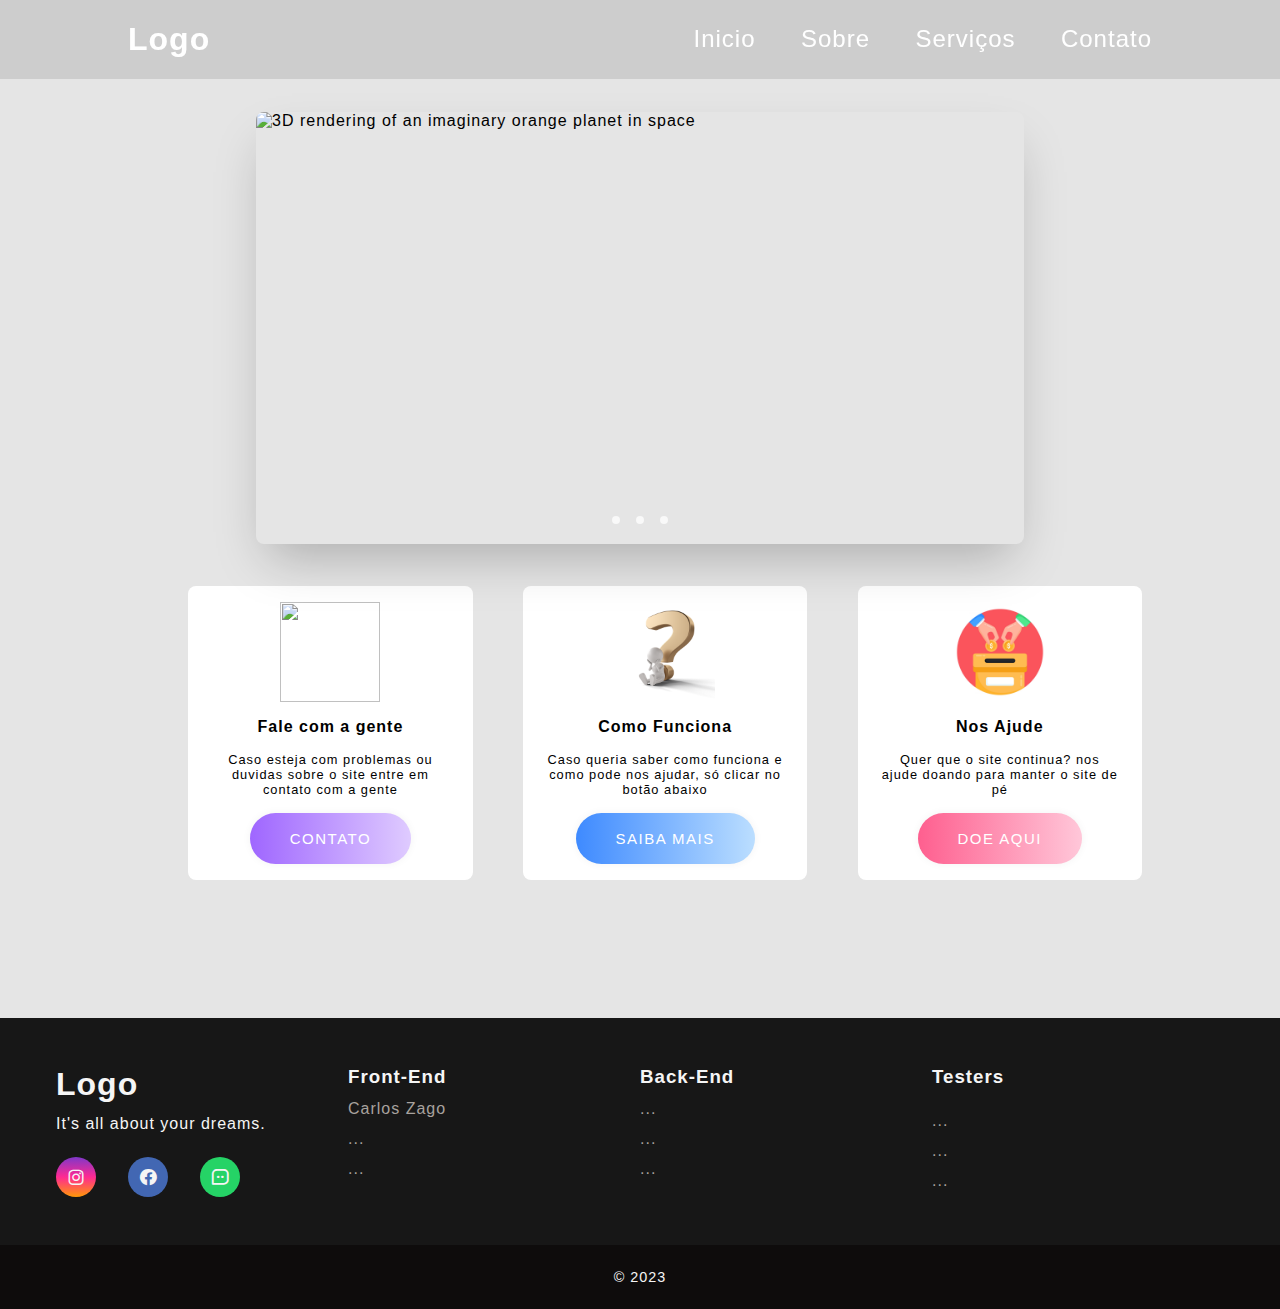
==== Index.html @ 18428f0d "ajuste index" ====
<!DOCTYPE html>
<html lang="en">
<head>
    <meta charset="UTF-8">
    <meta name="viewport" content="width=device-width, initial-scale=1.0">
    <title>Site</title>
    <link rel="stylesheet" href="Style.css">
    <link href='https://unpkg.com/boxicons@2.1.4/css/boxicons.min.css' rel='stylesheet'>
    <link href='https://unpkg.com/boxicons@2.1.4/css/boxicons.min.css' rel='stylesheet'>
</head>
<body>
    <header class="header">
        <a href="" class="logo">Logo</a>

        <input type="checkbox" id="check">
        <label for="check" class="icons">
            <i class='bx bx-menu' id="menu-icon"></i>
            <i class='bx bx-message-alt-x' id="close-icon"></i>
        </label>

        <nav class="navbar">
            <a href="">Inicio</a>
            <a href="">Sobre</a>
            <a href="">Serviços</a>
            <a href="">Contato</a>
        </nav>
    </header>

    <section class="container">
        <div class="slider-wrapper">
            <div class="slider">
                <img id="slide-1" src="https://images.unsplash.com/photo-1656464868371-602be27fd4c2?ixlib=rb-1.2.1&ixid=MnwxMjA3fDB8MHxwaG90by1wYWdlfHx8fGVufDB8fHx8&auto=format&fit=crop&w=1200&q=80" alt="3D rendering of an imaginary orange planet in space" />
                <img id="slide-2" src="https://images.unsplash.com/photo-1657586640569-4a3d4577328c?ixlib=rb-1.2.1&ixid=MnwxMjA3fDB8MHxwaG90by1wYWdlfHx8fGVufDB8fHx8&auto=format&fit=crop&w=1200&q=80" alt="3D rendering of an imaginary green planet in space" />
                <img id="slide-3" src="https://images.unsplash.com/photo-1656077217715-bdaeb06bd01f?ixlib=rb-1.2.1&ixid=MnwxMjA3fDB8MHxwaG90by1wYWdlfHx8fGVufDB8fHx8&auto=format&fit=crop&w=1200&q=80" alt="3D rendering of an imaginary blue planet in space" />
            </div>
            <div class="slider-nav">
                <a href="#slide-1"></a>
                <a href="#slide-2"></a>
                <a href="#slide-3"></a>
            </div>
        </div>
    </section>

    <main class="cards">
        <section class="card contact">
            <div class="icon">
                <img src="Imagens/contato.png">
            </div>
            <h3>Fale com a gente</h3>
            <span>Caso esteja com problemas ou duvidas sobre o site entre em contato com a gente</span>
            <button>Contato</button>
        </section>
        <section class="card shop">
            <div class="icon">
                <img src="Imagens/comofunciona.png" alt="">
            </div>
            <h3>Como Funciona</h3>
            <span>Caso queria saber como funciona e como pode nos ajudar, só clicar no botão abaixo</span>
            <button>Saiba Mais</button>
        </section>
        <section class="card about">
            <div class="icon">
                <img src="Imagens/doaçao.png" alt="">
            </div>
            <h3>Nos Ajude</h3>
            <span>Quer que o site continua? nos ajude doando para manter o site de pé</span>
            <button>Doe aqui</button>
        </section>
    </main>
    <main>
        
    </main>
    <footer>
        <div id="footer_content">
            <div id="footer_contacts">
                <h1>Logo</h1>
                <p>It's all about your dreams.</p>

                <div id="footer_social_media">
                    <a href="#" class="footer-link" id="instagram">
                        <i class='bx bxl-instagram'></i>
                    </a>

                    <a href="#" class="footer-link" id="facebook">
                        <i class='bx bxl-facebook-circle' ></i>
                    </a>

                    <a href="#" class="footer-link" id="whatsapp">
                        <i class='bx bx-message-square-dots'></i>
                    </a>
                </div>
            </div>
            
            <ul class="footer-list">
                <li>
                    <h3>Front-End</h3>
                </li>
                <li>
                    <a href="https://instagram.com/carlos_daniel_zago?igshid=ZWk0MThjZzQzeXRq" class="footer-link">Carlos Zago</a>
                </li>
                <li>
                    <a href="#" class="footer-link">...</a>
                </li>
                <li>
                    <a href="#" class="footer-link">...</a>
                </li>
            </ul>

            <ul class="footer-list">
                <li>
                    <h3>Back-End</h3>
                </li>
                <li>
                    <a href="#" class="footer-link">...</a>
                </li>
                <li>
                    <a href="#" class="footer-link">...</a>
                </li>
                <li>
                    <a href="#" class="footer-link">...</a>
                </li>
            </ul>

            <div id="footer_subscribe">
                <h3>Testers</h3>
                <ul class="footer-list">
                    <li>
                        <a href="#" class="footer-link">...</a>
                    </li>
                    <li>
                        <a href="#" class="footer-link">...</a>
                    </li>
                    <li>
                        <a href="#" class="footer-link">...</a>
                    </li>
                </ul>
                

                
            </div>
        </div>

        <div id="footer_copyright">
            &#169
            2023
        </div>
    </footer>
</body>
</html>
---- Style.css ----
@import url("https://fonts.googleapis.com/css2?family=poppins:wght@300;400;500;600;700;800;900&display=swap");

* {
    margin: 0;
    padding: 0;
    font-family: "Poppins", sans-serif;
    box-sizing: border-box;
}

body {
    min-height: 100vh;
    background: rgba(0, 0, 0, .1);
    background-size: cover;
    background-position: center;
}

.header {
    position: fixed;
    top: 0;
    left: 0;
    width: 100%;
    padding: 1.3rem 10%;
    background: rgba( 0, 0, 0, .1);
    backdrop-filter: blur(50px);
    display: flex;
    justify-content: space-between;
    align-items: center;
    z-index: 100;
}

.header::before {
    content: absolute;
    width: 100%;
    top: 0;
    left: 0;
    height: 100%;
    background: rgba( 0, 0, 0, .1);
    backdrop-filter: blur(100px);
    z-index: -1;
}

.logo {
    font-size: 2rem;
    color: #fff;
    text-decoration: none;
    font-weight: 700;
}

.navbar a {
    font-size: 1.5rem;
    color: #fff;
    text-decoration: none;
    font-weight: 500;
    margin-left: 2.5rem;
}

#check{
    display: none;
}

.icons {
    right: 5%;
    right: 5%;
    position: absolute;
    font-size: 2.8rem;
    color: #fff;
    cursor: pointer;
    display: none;
}

/*BREAKPOINTS*/
@media (max-width: 992px) {
    .header {
        padding: 1.3rem 5%;
    }
}

@media (max-width: 768px) {
    .icons{
        display: inline-flex;
    }

    #check:checked~.icons #menu-icon{
        display: none;
    }

    .icons #close-icon{
        display: none;
    }

    #check:checked~.icons #close-icon{
        display: block;
    }

    .navbar {
        position: absolute;
        top: 100%;
        left: 0;
        width: 100%;
        height: 0;
        background: rgba(0, 0, 0, .1);
        backdrop-filter: blur(50px);
        box-shadow: 0 .5rem 1rem rgba( 0, 0, 0, .1);
        overflow: hidden;
        transition: .3s ease;
    }


    #check:checked~.navbar{
        height: 17.7rem;
    }

    .navbar a {
        display: block;
        font-size: 1.1rem;
        margin: 1.5rem 0;
        text-align: center;
        transform: translateY(-50);
        transition: .3s ease;
    }

    #check:checked~.navbar a {
        transform: translateY(0);
    }

}

.container {
    margin-top: 5rem;
	padding: 2rem;
    width: 100%;
    height: 100%;
}

.slider-wrapper {
	position: relative;
	max-width: 48rem;
	margin: 0 auto;
}

.slider {
	display: flex;
	aspect-ratio: 16 / 9;
	overflow-x: auto;
	scroll-snap-type: x mandatory;
	scroll-behavior: smooth;
	box-shadow: 0 1.5rem 3rem -0.75rem hsla(0, 0%, 0%, 0.25);
	border-radius: 0.5rem;
	-ms-overflow-style: none; /* Hide scrollbar IE and Edge */
	scrollbar-width: none; /* Hide scrollbar Firefox */
}

/* Hide scrollbar for Chrome, Safari and Opera */
.slider::-webkit-scrollbar {
	display: none;
}

.slider img {
	flex: 1 0 100%;
	scroll-snap-align: start;
	object-fit: cover;
}

.slider-nav {
	display: flex;
	column-gap: 1rem;
	position: absolute;
	bottom: 1.25rem;
	left: 50%;
	transform: translateX(-50%);
	z-index: 1;
}

.slider-nav a {
	width: 0.5rem;
	height: 0.5rem;
	border-radius: 50%;
	background-color: #fff;
	opacity: 0.75;
	transition: opacity ease 250ms;
}

.slider-nav a:hover {
	opacity: 1;
}

main.cards {
    margin-left: 10%;
    margin-right: 10%;
    margin-bottom: 10%;
    display: flex;
    padding: 10px;
}

main.cards section.card {
    display: flex;
    flex-direction: column;
    align-items: center;
    text-align: center;
    background: white;
    padding: 1rem 1.5rem;
    border-radius: 8px;
    max-height: 468px;
    margin-left: 5%;
}

/*main.cards section.card:first-child {
    
}*/

main.cards section.card .icon {
    width: 100px;
    height: 100px;
}

main.cards section.card img {
    width: 100%;
    height: 100%;
}

main.cards section.card h3 {
    font-size: 100%;
    margin: 16px 0;
}

main.cards section.card span {
    font-weight: 300;
    max-width: 240px;
    font-size: 80%;
    margin-bottom: 16px;
}

main.cards section.card button {
    padding: 0.5rem 1rem;
    text-transform: uppercase;
    border-radius: 32px;
    border: 0;
    cursor: pointer;
    font-size: 80%;
    font-weight: 500;
    color: #fff;
    margin-bottom: 16px 0;
}

main.cards section.card.contact button {
    background: linear-gradient(to right, #9F66FF, #DFCBFF);
}
main.cards section.card.shop button {
    background: linear-gradient(to right, #3E8AFF, #BBDEFF);
}
main.cards section.card.about button {
    background: linear-gradient(to right, #FE5F8F, #FFC7D9);
}

@media screen and (max-width: 720px) {
    main.cards {
        flex-direction: column;
    }

    main.cards section.card {
        margin-left: 10%;
        margin-right: 10%;
        margin-bottom: 32px;
    }

    main.cards section.card:last-child {
        margin-bottom: 0;
    }

    main.cards section.card button {
        font-size: 70%;
    }

}

main.cards section.card.about button {
 
    padding: 17px 40px;
    border-radius: 50px;
    border: 0;
    background-color: white;
    box-shadow: rgb(0 0 0 / 5%) 0 0 8px;
    letter-spacing: 1.5px;
    text-transform: uppercase;
    font-size: 15px;
    transition: all .5s ease;
   }
   
   main.cards section.card.about button:hover {
    letter-spacing: 3px;
    background-color: hsl(261deg 80% 48%);
    color: hsl(0, 0%, 100%);
    box-shadow: rgb(93 24 220) 0px 7px 29px 0px;
   }
   
   main.cards section.card.about button:active {
    letter-spacing: 3px;
    background-color: hsl(261deg 80% 48%);
    color: hsl(0, 0%, 100%);
    box-shadow: rgb(93 24 220) 0px 0px 0px 0px;
    transform: translateY(10px);
    transition: 100ms;
   }

   main.cards section.card.shop button{
    padding: 17px 40px;
    border-radius: 50px;
    border: 0;
    background-color: white;
    box-shadow: rgb(0 0 0 / 5%) 0 0 8px;
    letter-spacing: 1.5px;
    text-transform: uppercase;
    font-size: 15px;
    transition: all .5s ease;
   }

   main.cards section.card.shop button:hover{
    letter-spacing: 3px;
    background-color: hsl(261deg 80% 48%);
    color: hsl(0, 0%, 100%);
    box-shadow: rgb(93 24 220) 0px 7px 29px 0px;
   }

   main.cards section.card.shop button:active {
    letter-spacing: 3px;
    background-color: hsl(261deg 80% 48%);
    color: hsl(0, 0%, 100%);
    box-shadow: rgb(93 24 220) 0px 0px 0px 0px;
    transform: translateY(10px);
    transition: 100ms;
   }

   main.cards section.card.contact button{
    padding: 17px 40px;
    border-radius: 50px;
    border: 0;
    background-color: white;
    box-shadow: rgb(0 0 0 / 5%) 0 0 8px;
    letter-spacing: 1.5px;
    text-transform: uppercase;
    font-size: 15px;
    transition: all .5s ease;
   }

   main.cards section.card.contact button:hover{
    letter-spacing: 3px;
    background-color: hsl(261deg 80% 48%);
    color: hsl(0, 0%, 100%);
    box-shadow: rgb(93 24 220) 0px 7px 29px 0px;
   }

   main.cards section.card.contact button:active {
    letter-spacing: 3px;
    background-color: hsl(261deg 80% 48%);
    color: hsl(0, 0%, 100%);
    box-shadow: rgb(93 24 220) 0px 0px 0px 0px;
    transform: translateY(10px);
    transition: 100ms;
   }

   @import url('https://fonts.googleapis.com/css2?family=Inter:wght@100;200;300;400;500;600&display=swap');

:root {
    --color-neutral-0: #0e0c0c;
    --color-neutral-10: #171717;
    --color-neutral-30: #a8a29e;
    --color-neutral-40: #f5f5f5;

}

* {
    font-family: 'Inter', sans-serif;
    margin: 0;
    padding: 0;
    box-sizing: border-box;
    letter-spacing: 1px;
}


footer {
    width: 100%;
    color: var(--color-neutral-40);
}

.footer-link {
    text-decoration: none;
}

#footer_content {
    background-color: var(--color-neutral-10);
    display: grid;
    grid-template-columns: repeat(4, 1fr);
    padding: 3rem 3.5rem;
}

#footer_contacts h1 {
    margin-bottom: 0.75rem;
}

#footer_social_media {
    display: flex;
    gap: 2rem;
    margin-top: 1.5rem;
} 

#footer_social_media .footer-link {
    display: flex;
    align-items: center;
    justify-content: center;
    height: 2.5rem;
    width: 2.5rem;
    color: var(--color-neutral-40);
    border-radius: 50%;
    transition: all 0.4s;
}

#footer_social_media .footer-link i {
    font-size: 1.25rem;    
}

#footer_social_media .footer-link:hover {
    opacity: 0.8;
}

#instagram {
    background: linear-gradient(#7f37c9, #ff2992, #ff9807);
}

#facebook {
    background-color: #4267b3;
}

#whatsapp {
    background-color: #25d366;
}

.footer-list {
    display: flex;
    flex-direction: column;
    gap: 0.75rem;
    list-style: none;
}

.footer-list .footer-link {
    color: var(--color-neutral-30);
    transition: all 0.4s;
}

.footer-list .footer-link:hover {
    color: #7f37c9;
}

#footer_subscribe {
    display: flex;
    flex-direction: column;
    gap: 1.5rem;
}

#footer_subscribe p {
    color: var(--color-neutral-30);
}

#input_group {
    display: flex;
    align-items: center;
    background-color: var(--color-neutral-0);
    border-radius: 4px;
}

#input_group input {
    all: unset;
    padding: 0.75rem;
    width: 100%;
}

#input_group button {
    background-color: #7f37c9;
    border: none;
    color: var(--color-neutral-40);
    padding: 0px 1.25rem;
    font-size: 1.125rem;
    height: 100%;
    border-radius: 0px 4px 4px 0px;
    cursor: pointer;
    transition: all 0.4s;
}

#input_group button:hover {
    opacity: 0.8;
}

#footer_copyright {
    display: flex;
    justify-content: center;
    background-color: var(--color-neutral-0);
    font-size: 0.9rem;
    padding: 1.5rem;
    font-weight: 100;
}

@media screen and (max-width: 768px) {
    #footer_content {
        grid-template-columns: repeat(2, 1fr);
        gap: 2rem;
    }
}

@media screen and (max-width: 426px) {
    #footer_content {
        grid-template-columns: repeat(1, 1fr);
        padding: 3rem 2rem;
    }
}
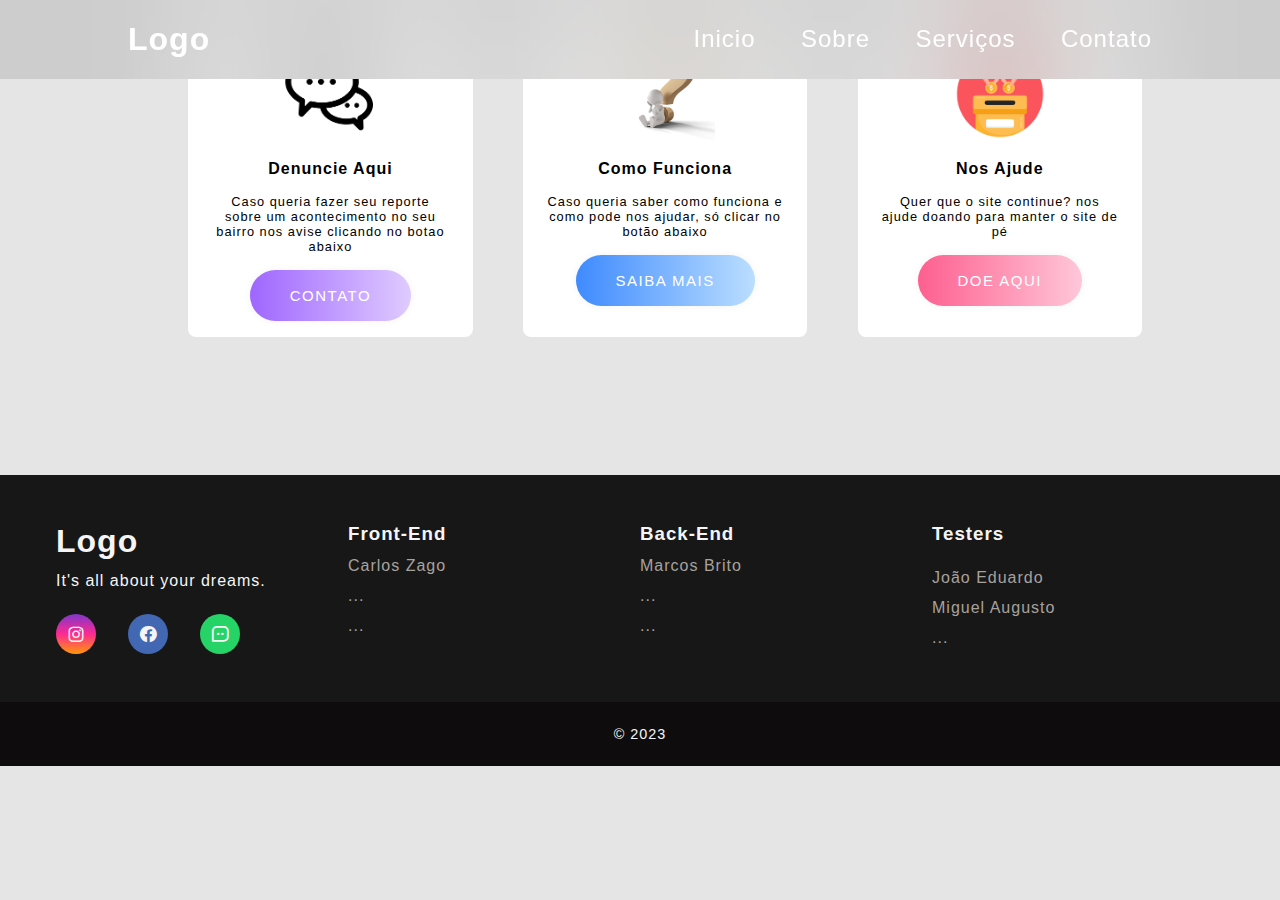
==== commit b83b3e16: "Index.html" ====
--- a/Index.html
+++ b/Index.html
@@ -7,8 +7,13 @@
     <link rel="stylesheet" href="Style.css">
     <link href='https://unpkg.com/boxicons@2.1.4/css/boxicons.min.css' rel='stylesheet'>
     <link href='https://unpkg.com/boxicons@2.1.4/css/boxicons.min.css' rel='stylesheet'>
+    <link rel="shortcut icon" type="imagex/png" href="backgrounds/tocantins alerta.png">
 </head>
 <body>
+    <div class="imagem-fundo">
+        
+    </div>
+    <img alt="" id="Imagem-de-fundo">
     <header class="header">
         <a href="" class="logo">Logo</a>
 
@@ -26,10 +31,10 @@
         </nav>
     </header>
 
-    <section class="container">
+    <!--<section class="container">
         <div class="slider-wrapper">
             <div class="slider">
-                <img id="slide-1" src="https://images.unsplash.com/photo-1656464868371-602be27fd4c2?ixlib=rb-1.2.1&ixid=MnwxMjA3fDB8MHxwaG90by1wYWdlfHx8fGVufDB8fHx8&auto=format&fit=crop&w=1200&q=80" alt="3D rendering of an imaginary orange planet in space" />
+                <img id="slide-1" src="backgrounds/meio-ambiente-greenpeace-d.webp" alt="3D rendering of an imaginary orange planet in space" />
                 <img id="slide-2" src="https://images.unsplash.com/photo-1657586640569-4a3d4577328c?ixlib=rb-1.2.1&ixid=MnwxMjA3fDB8MHxwaG90by1wYWdlfHx8fGVufDB8fHx8&auto=format&fit=crop&w=1200&q=80" alt="3D rendering of an imaginary green planet in space" />
                 <img id="slide-3" src="https://images.unsplash.com/photo-1656077217715-bdaeb06bd01f?ixlib=rb-1.2.1&ixid=MnwxMjA3fDB8MHxwaG90by1wYWdlfHx8fGVufDB8fHx8&auto=format&fit=crop&w=1200&q=80" alt="3D rendering of an imaginary blue planet in space" />
             </div>
@@ -39,15 +44,15 @@
                 <a href="#slide-3"></a>
             </div>
         </div>
-    </section>
+    </section>-->
 
     <main class="cards">
         <section class="card contact">
             <div class="icon">
-                <img src="Imagens/contato.png">
+                <img src="Imagens/unnamed.png">
             </div>
-            <h3>Fale com a gente</h3>
-            <span>Caso esteja com problemas ou duvidas sobre o site entre em contato com a gente</span>
+            <h3>Denuncie Aqui</h3>
+            <span>Caso queria fazer seu reporte sobre um acontecimento no seu bairro nos avise clicando no botao abaixo</span>
             <button>Contato</button>
         </section>
         <section class="card shop">
@@ -63,7 +68,7 @@
                 <img src="Imagens/doaçao.png" alt="">
             </div>
             <h3>Nos Ajude</h3>
-            <span>Quer que o site continua? nos ajude doando para manter o site de pé</span>
+            <span>Quer que o site continue? nos ajude doando para manter o site de pé</span>
             <button>Doe aqui</button>
         </section>
     </main>
@@ -77,7 +82,7 @@
                 <p>It's all about your dreams.</p>
 
                 <div id="footer_social_media">
-                    <a href="#" class="footer-link" id="instagram">
+                    <a href="https://instagram.com/supergeekspalmas?igshid=OGQ5ZDc2ODk2ZA==" class="footer-link" id="instagram">
                         <i class='bx bxl-instagram'></i>
                     </a>
 
@@ -85,7 +90,7 @@
                         <i class='bx bxl-facebook-circle' ></i>
                     </a>
 
-                    <a href="#" class="footer-link" id="whatsapp">
+                    <a href="http://api.whatsapp.com/send?1=pt_BR&phone=556321041290" class="footer-link" id="whatsapp">
                         <i class='bx bx-message-square-dots'></i>
                     </a>
                 </div>
@@ -111,7 +116,7 @@
                     <h3>Back-End</h3>
                 </li>
                 <li>
-                    <a href="#" class="footer-link">...</a>
+                    <a href="https://instagram.com/marcos_brito_feitosa?igshid=bzZkejQ4MHdsYTZ5" class="footer-link">Marcos Brito</a>
                 </li>
                 <li>
                     <a href="#" class="footer-link">...</a>
@@ -125,10 +130,10 @@
                 <h3>Testers</h3>
                 <ul class="footer-list">
                     <li>
-                        <a href="#" class="footer-link">...</a>
+                        <a href="#" class="footer-link">João Eduardo</a>
                     </li>
                     <li>
-                        <a href="#" class="footer-link">...</a>
+                        <a href="https://instagram.com/migs.augusto22?igshid=MXhhMWg3bWdjMTQzbw==" class="footer-link">Miguel Augusto</a>
                     </li>
                     <li>
                         <a href="#" class="footer-link">...</a>
@@ -146,4 +151,4 @@
         </div>
     </footer>
 </body>
-</html>+</html>
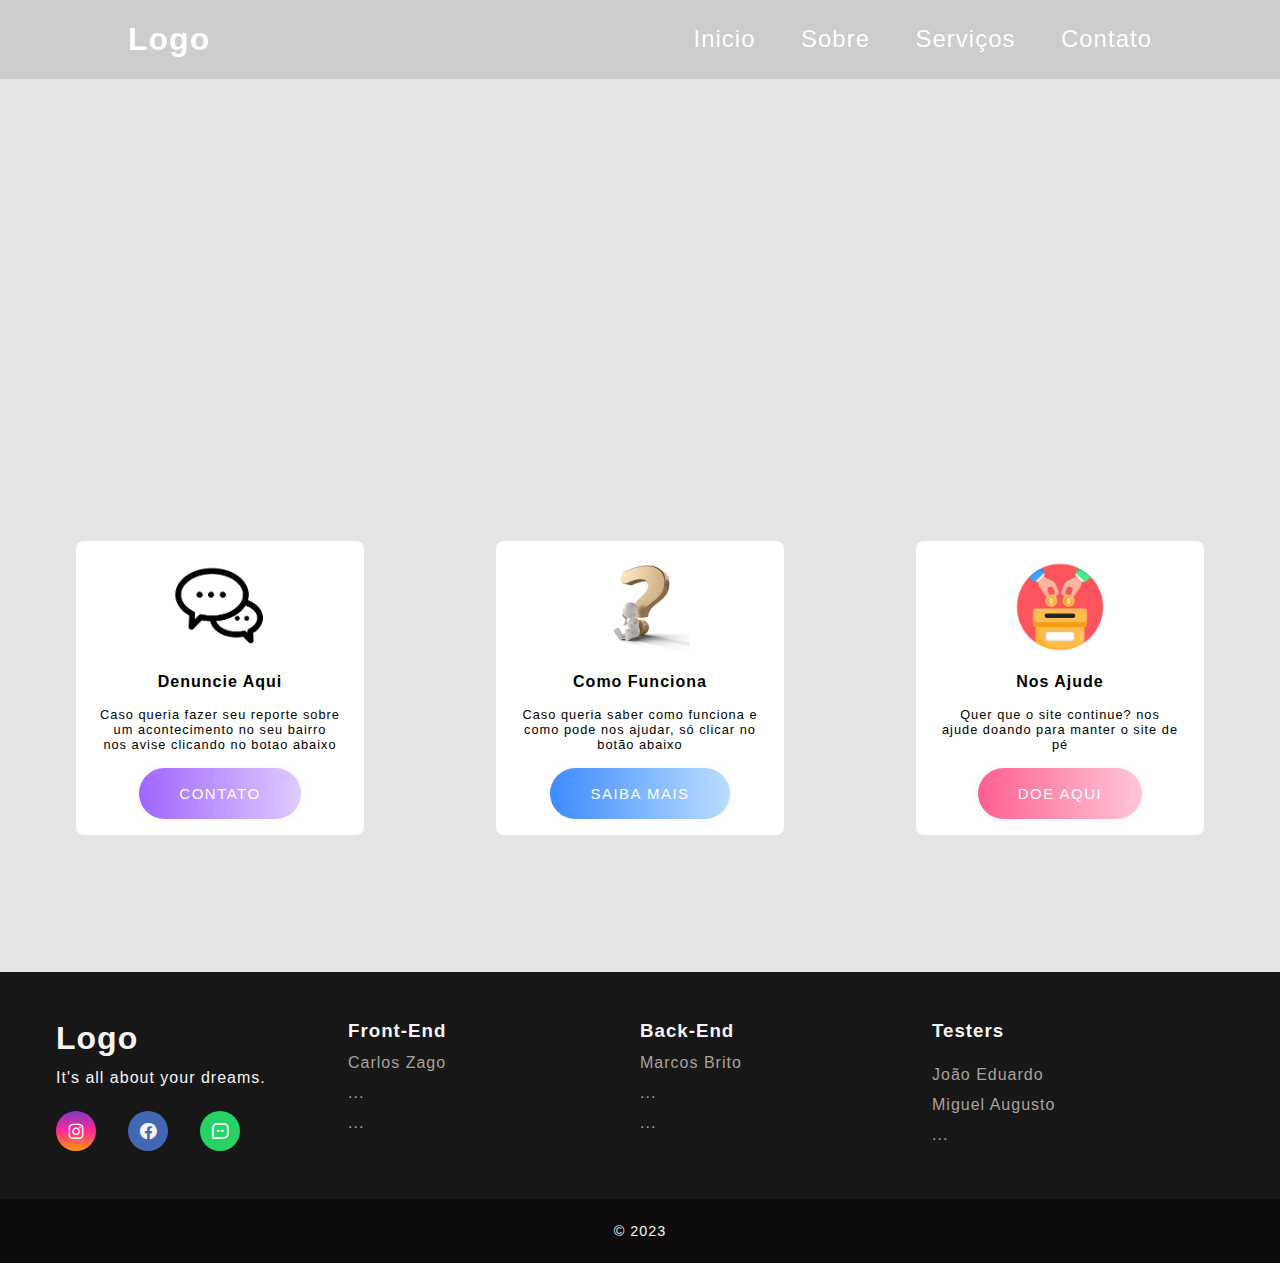
==== commit 612d34e2: "Index.html" ====
--- a/Index.html
+++ b/Index.html
@@ -24,8 +24,8 @@
         </label>
 
         <nav class="navbar">
-            <a href="">Inicio</a>
-            <a href="">Sobre</a>
+            <a href="Index.html">Inicio</a>
+            <a href="Sobre.html">Sobre</a>
             <a href="">Serviços</a>
             <a href="">Contato</a>
         </nav>
--- a/Style.css
+++ b/Style.css
@@ -126,7 +126,7 @@
 }
 
 .container {
-    margin-top: 5rem;
+    margin-top: 0;
 	padding: 2rem;
     width: 100%;
     height: 100%;
@@ -134,7 +134,8 @@
 
 .slider-wrapper {
 	position: relative;
-	max-width: 48rem;
+	max-width: 100vh;
+    max-height: 50vh;
 	margin: 0 auto;
 }
 
@@ -185,9 +186,7 @@
 }
 
 main.cards {
-    margin-left: 10%;
-    margin-right: 10%;
-    margin-bottom: 10%;
+    margin-bottom: 5%;
     display: flex;
     padding: 10px;
 }
@@ -195,13 +194,13 @@
 main.cards section.card {
     display: flex;
     flex-direction: column;
+    background: white;
     align-items: center;
     text-align: center;
-    background: white;
     padding: 1rem 1.5rem;
     border-radius: 8px;
     max-height: 468px;
-    margin-left: 5%;
+    margin:  5% auto;
 }
 
 /*main.cards section.card:first-child {
@@ -288,9 +287,9 @@
    
    main.cards section.card.about button:hover {
     letter-spacing: 3px;
-    background-color: hsl(261deg 80% 48%);
+    background-color: hsl(305, 80%, 48%);
     color: hsl(0, 0%, 100%);
-    box-shadow: rgb(93 24 220) 0px 7px 29px 0px;
+    box-shadow: rgb(220, 24, 220) 0px 7px 29px 0px;
    }
    
    main.cards section.card.about button:active {
@@ -316,9 +315,9 @@
 
    main.cards section.card.shop button:hover{
     letter-spacing: 3px;
-    background-color: hsl(261deg 80% 48%);
+    background-color: hsl(239, 80%, 48%);
     color: hsl(0, 0%, 100%);
-    box-shadow: rgb(93 24 220) 0px 7px 29px 0px;
+    box-shadow: rgb(24, 102, 220) 0px 7px 29px 0px;
    }
 
    main.cards section.card.shop button:active {
@@ -510,4 +509,13 @@
         grid-template-columns: repeat(1, 1fr);
         padding: 3rem 2rem;
     }
-}+}
+
+.imagem-fundo{
+    width: 200vh;
+    height: 50vh;
+    background-repeat: no-repeat;
+    background-image: url(Imagens/Fundo1.jpg);
+    background-size: cover;
+    object-fit: cover;
+}
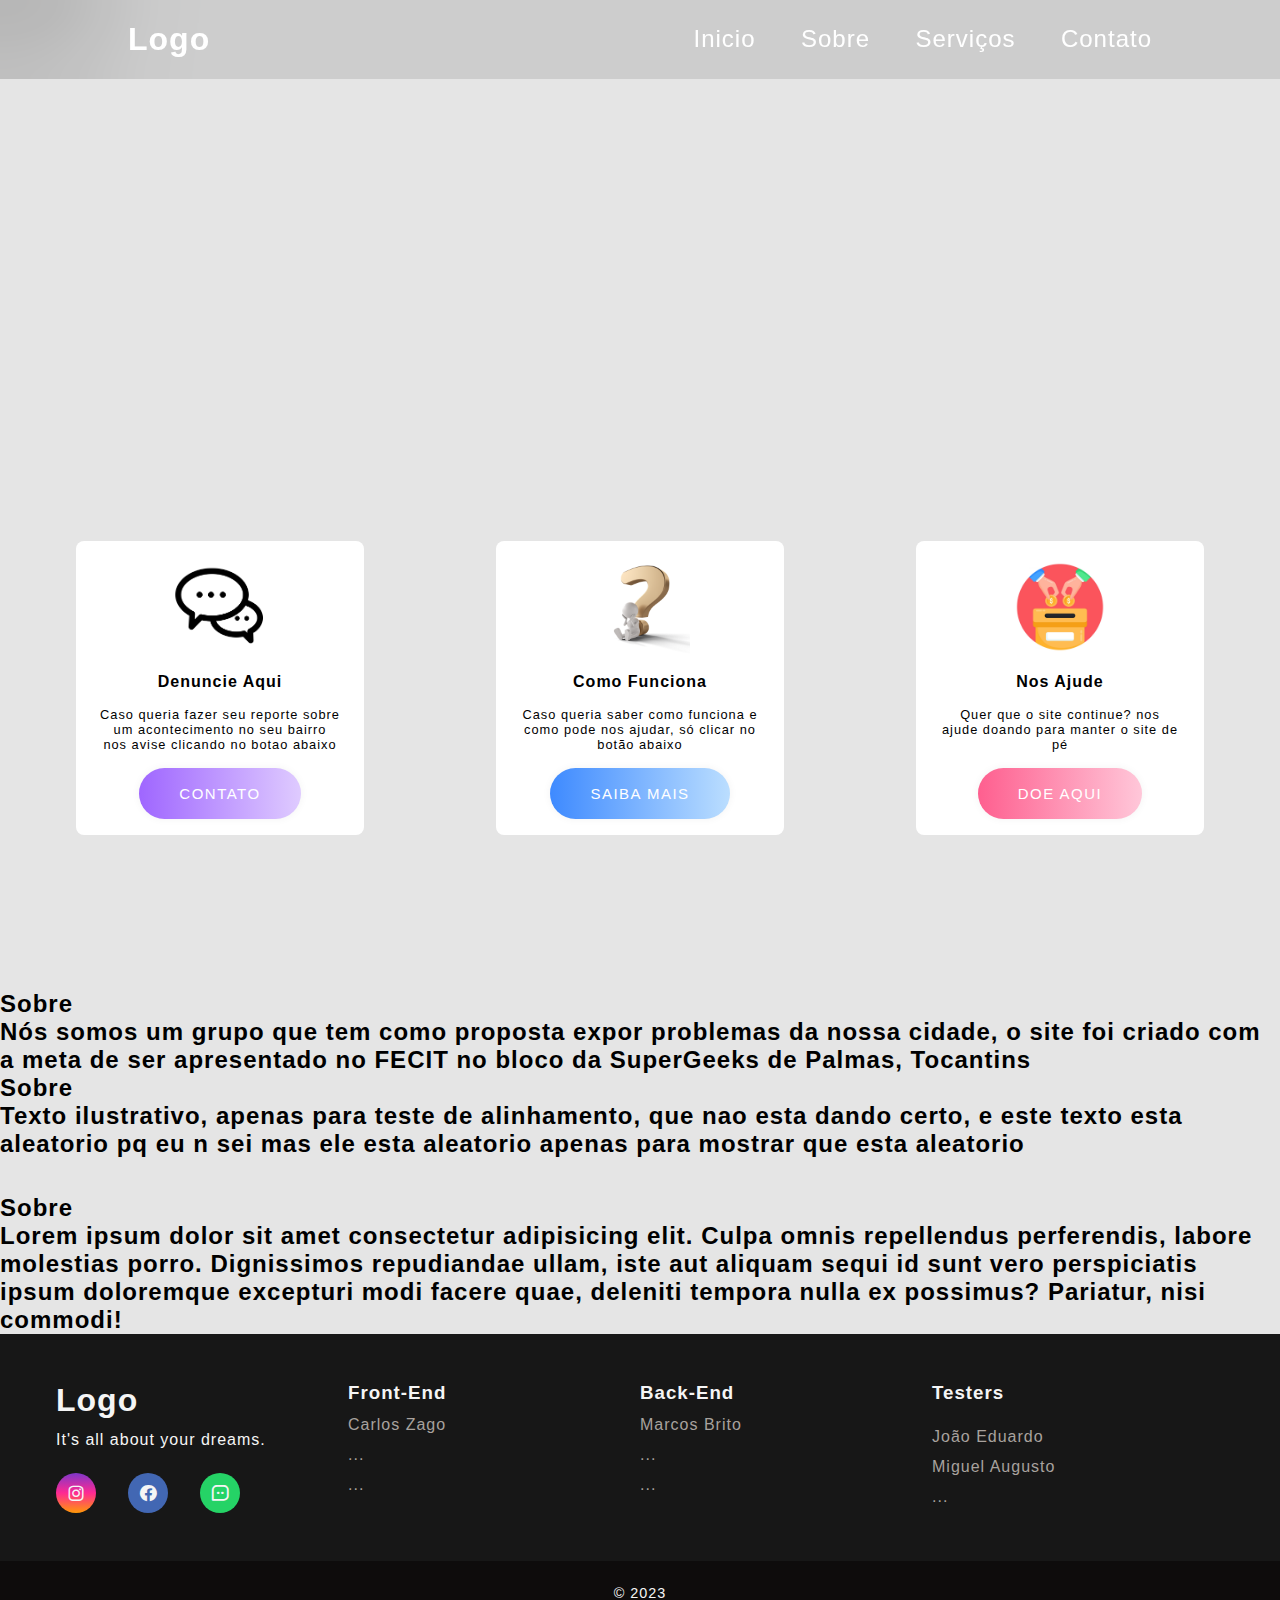
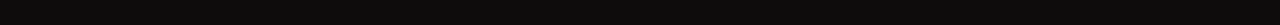
==== commit 892f3021: "Update Index.html" ====
--- a/Index.html
+++ b/Index.html
@@ -10,9 +10,13 @@
     <link rel="shortcut icon" type="imagex/png" href="backgrounds/tocantins alerta.png">
 </head>
 <body>
-    <div class="imagem-fundo">
-        
-    </div>
+    <!---->
+    <div class="imagem-fundo" id="PALMAS">
+        <h2 class="titulo-principal" >PALMAS</h2>
+     </div>
+        
+    
+    
     <img alt="" id="Imagem-de-fundo">
     <header class="header">
         <a href="" class="logo">Logo</a>
@@ -24,27 +28,12 @@
         </label>
 
         <nav class="navbar">
-            <a href="Index.html">Inicio</a>
-            <a href="Sobre.html">Sobre</a>
-            <a href="">Serviços</a>
-            <a href="">Contato</a>
+            <a href="#PALMAS">Inicio</a>
+            <a href="#sobre">Sobre</a>
+            <a href="#servicos">Serviços</a>
+            <a href="#contato">Contato</a>
         </nav>
     </header>
-
-    <!--<section class="container">
-        <div class="slider-wrapper">
-            <div class="slider">
-                <img id="slide-1" src="backgrounds/meio-ambiente-greenpeace-d.webp" alt="3D rendering of an imaginary orange planet in space" />
-                <img id="slide-2" src="https://images.unsplash.com/photo-1657586640569-4a3d4577328c?ixlib=rb-1.2.1&ixid=MnwxMjA3fDB8MHxwaG90by1wYWdlfHx8fGVufDB8fHx8&auto=format&fit=crop&w=1200&q=80" alt="3D rendering of an imaginary green planet in space" />
-                <img id="slide-3" src="https://images.unsplash.com/photo-1656077217715-bdaeb06bd01f?ixlib=rb-1.2.1&ixid=MnwxMjA3fDB8MHxwaG90by1wYWdlfHx8fGVufDB8fHx8&auto=format&fit=crop&w=1200&q=80" alt="3D rendering of an imaginary blue planet in space" />
-            </div>
-            <div class="slider-nav">
-                <a href="#slide-1"></a>
-                <a href="#slide-2"></a>
-                <a href="#slide-3"></a>
-            </div>
-        </div>
-    </section>-->
 
     <main class="cards">
         <section class="card contact">
@@ -72,6 +61,71 @@
             <button>Doe aqui</button>
         </section>
     </main>
+
+    
+
+    <!--<section class="container">
+        <div class="slider-wrapper">
+            <div class="slider">
+                <img id="slide-1" src="backgrounds/meio-ambiente-greenpeace-d.webp" alt="3D rendering of an imaginary orange planet in space" />
+                <img id="slide-2" src="https://images.unsplash.com/photo-1657586640569-4a3d4577328c?ixlib=rb-1.2.1&ixid=MnwxMjA3fDB8MHxwaG90by1wYWdlfHx8fGVufDB8fHx8&auto=format&fit=crop&w=1200&q=80" alt="3D rendering of an imaginary green planet in space" />
+                <img id="slide-3" src="https://images.unsplash.com/photo-1656077217715-bdaeb06bd01f?ixlib=rb-1.2.1&ixid=MnwxMjA3fDB8MHxwaG90by1wYWdlfHx8fGVufDB8fHx8&auto=format&fit=crop&w=1200&q=80" alt="3D rendering of an imaginary blue planet in space" />
+            </div>
+            <div class="slider-nav">
+                <a href="#slide-1"></a>
+                <a href="#slide-2"></a>
+                <a href="#slide-3"></a>
+            </div>
+        </div>
+    </section>-->
+
+    <div class="sobre" id="sobre">
+        
+        <div class="sobre-imagem"><img src="backgrounds/capivara.webp" alt="" class="imagem-lateralum"></div>
+        <div class="sobre-texto">
+            <h2>
+            Sobre 
+            <p>
+                Nós somos um grupo que tem como proposta
+                 expor problemas da nossa cidade,
+                 o site foi criado com a meta de ser
+                  apresentado no FECIT no bloco da SuperGeeks de Palmas, Tocantins
+            </p>
+        </h2></div>
+        
+        
+        
+    </div>
+
+    <div class="Serviço" id="servicos">
+        
+        
+        <div class="serviço-texto">
+            <h2>
+            Sobre 
+            <p>
+                Texto ilustrativo, apenas para teste de alinhamento, que nao esta dando certo, e este texto esta aleatorio pq eu n sei mas ele esta aleatorio apenas para mostrar que esta aleatorio
+            </p>
+        </h2></div>
+        <div class="serviço-imagem"><img src="backgrounds/images (1).jpg" alt="" class="imagem-lateraldois"></div>
+        
+        
+    </div>
+
+    <div class="contato" id="contato">
+        
+        <div class="contato-imagem"><img src="backgrounds/images.jpg" alt="" class="imagem-lateraltres"></div>
+        <div class="contato-texto">
+            <h2>
+            Sobre 
+            <p>
+                Lorem ipsum dolor sit amet consectetur adipisicing elit. Culpa omnis repellendus perferendis, labore molestias porro. Dignissimos repudiandae ullam, iste aut aliquam sequi id sunt vero perspiciatis ipsum doloremque excepturi modi facere quae, deleniti tempora nulla ex possimus? Pariatur, nisi commodi!
+            </p>
+        </h2></div>
+        
+        
+        
+    </div>
     <main>
         
     </main>
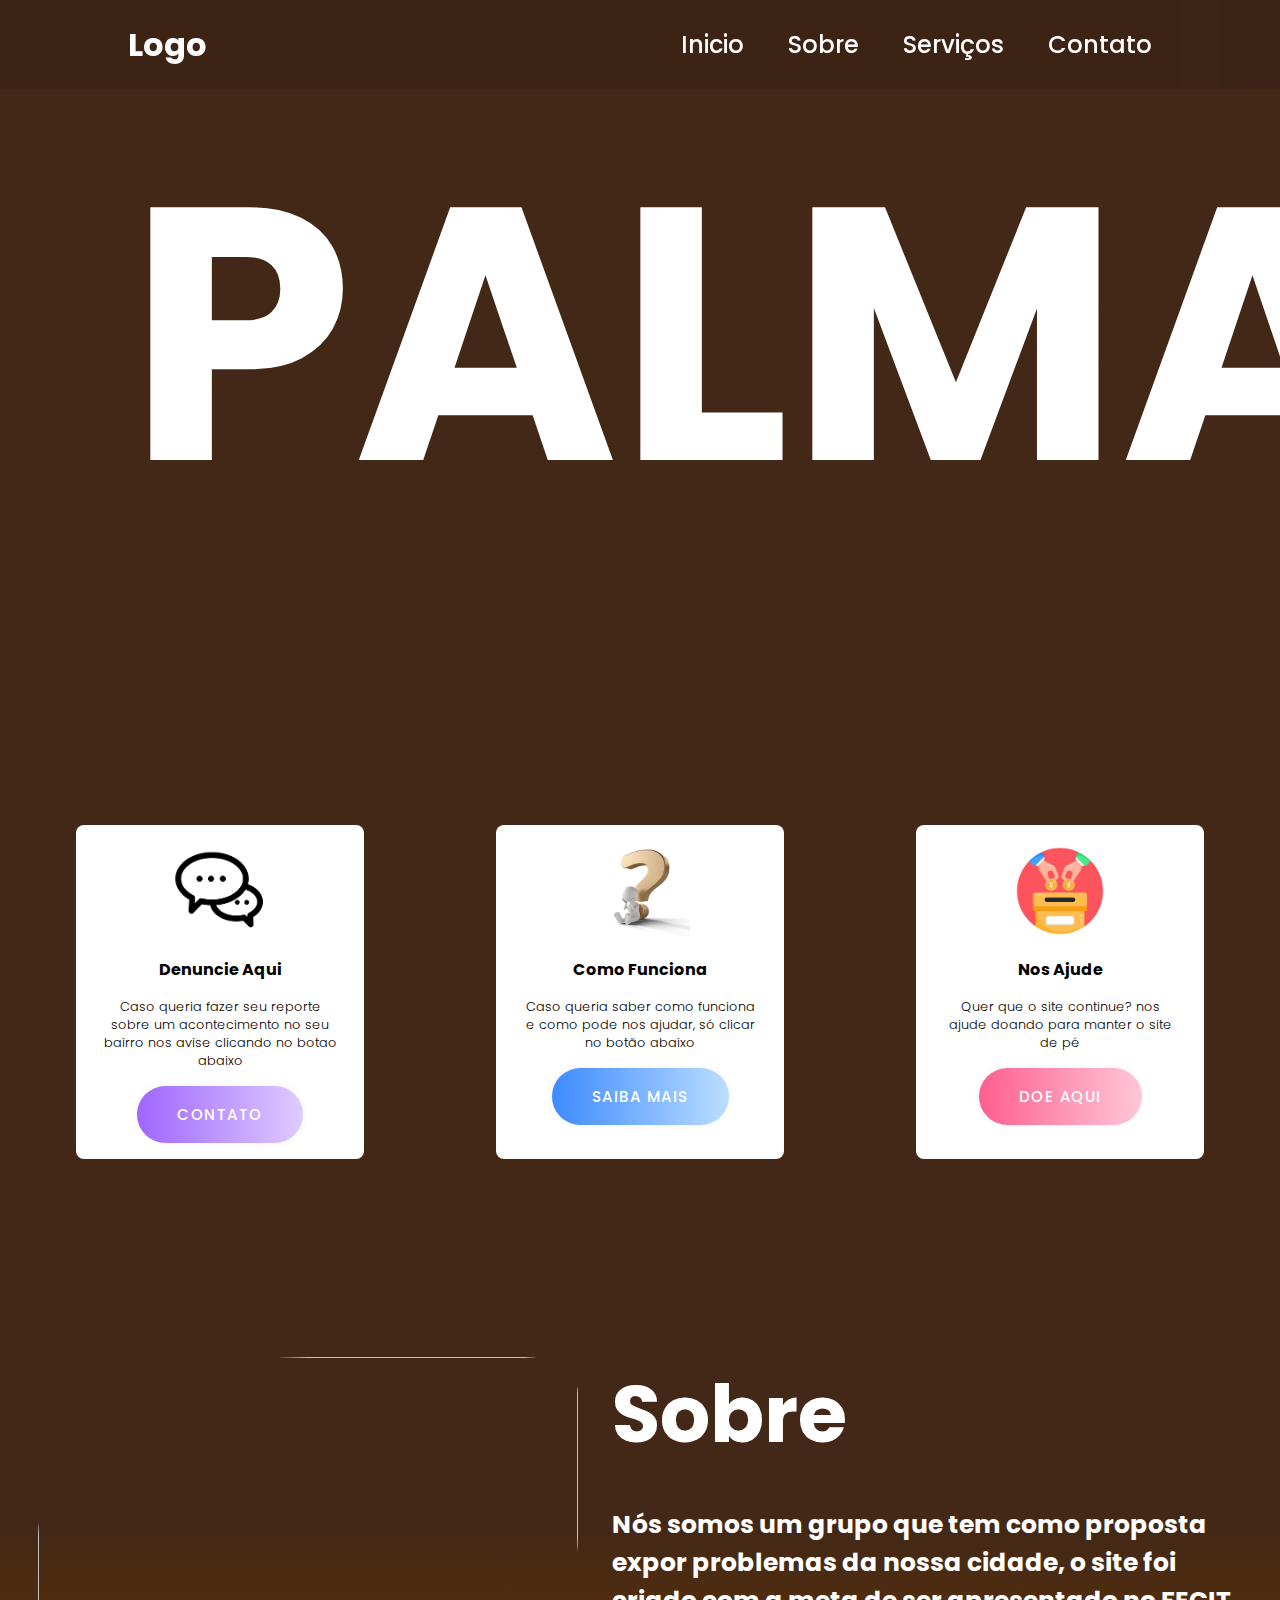
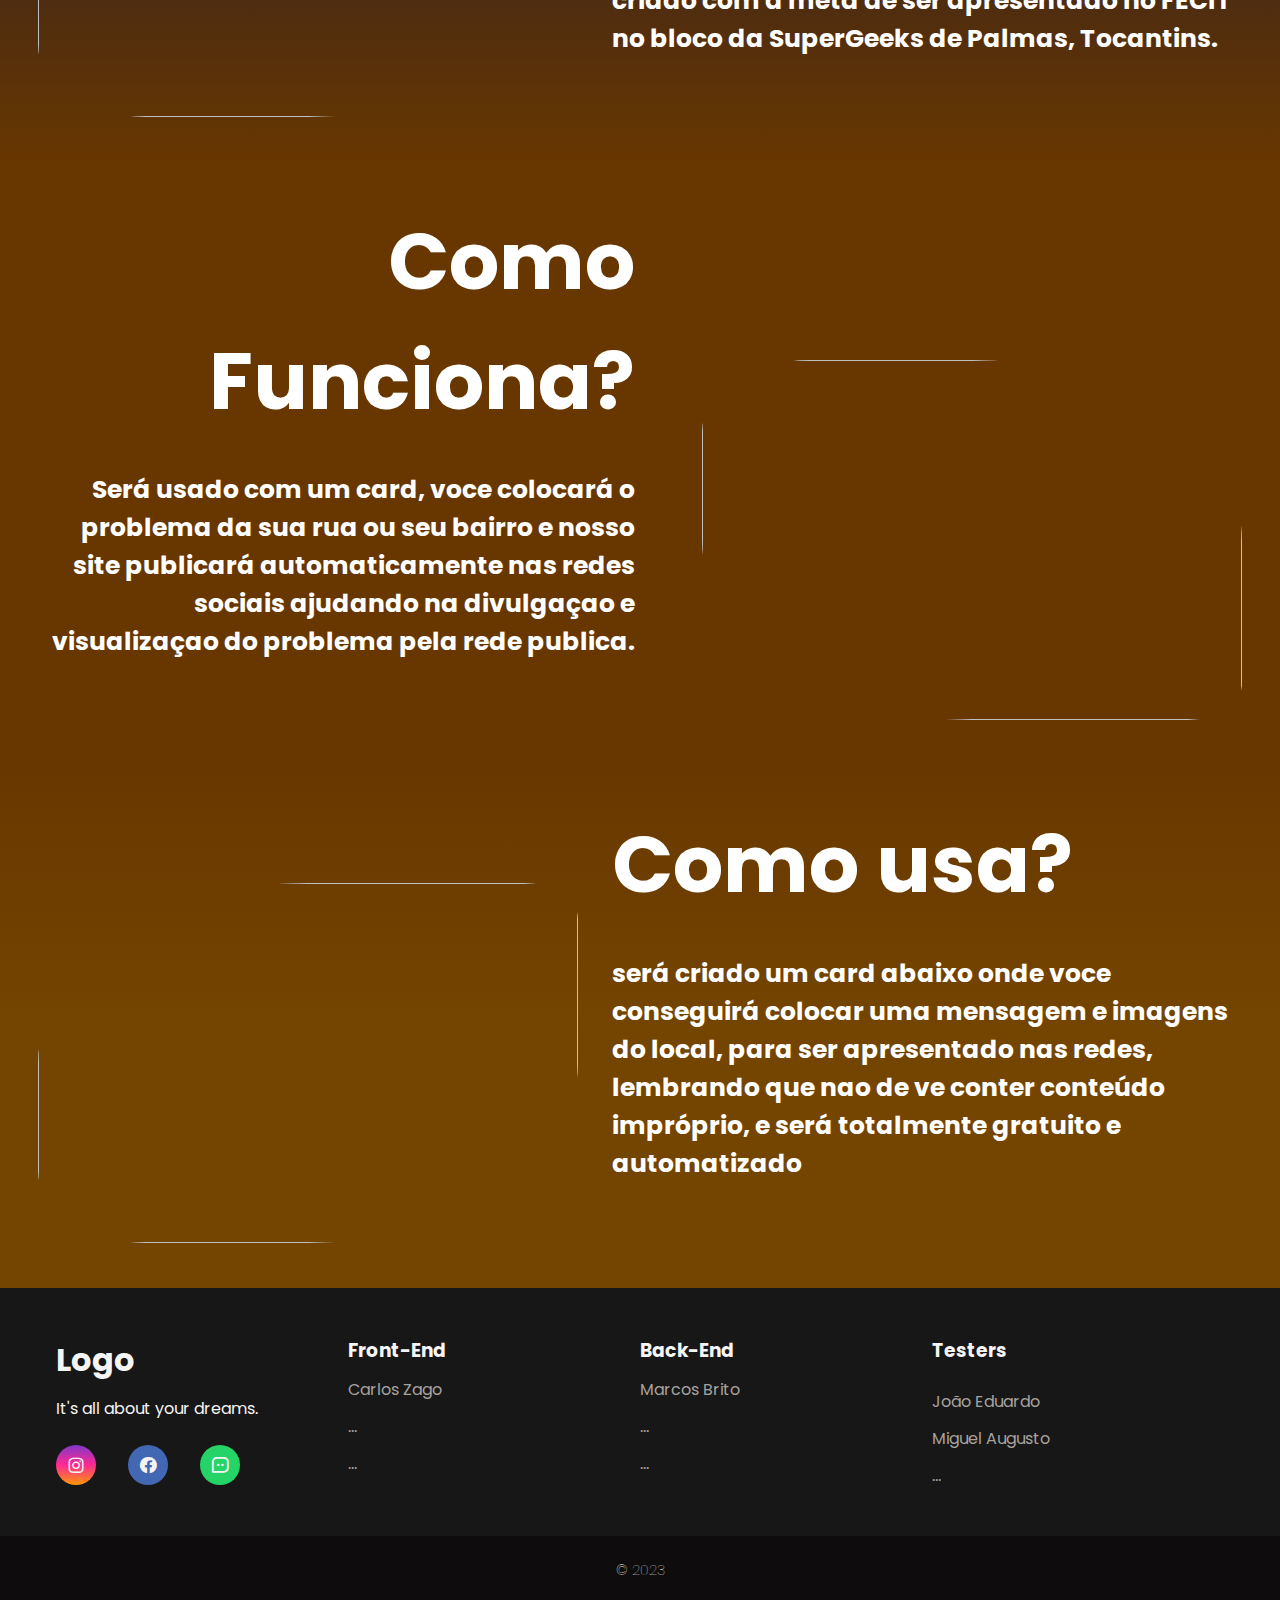
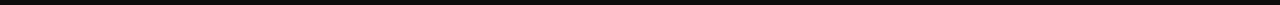
==== commit be3335bc: "Update Index.html" ====
--- a/Index.html
+++ b/Index.html
@@ -89,7 +89,7 @@
                 Nós somos um grupo que tem como proposta
                  expor problemas da nossa cidade,
                  o site foi criado com a meta de ser
-                  apresentado no FECIT no bloco da SuperGeeks de Palmas, Tocantins
+                  apresentado no FECIT no bloco da SuperGeeks de Palmas, Tocantins.
             </p>
         </h2></div>
         
@@ -102,9 +102,9 @@
         
         <div class="serviço-texto">
             <h2>
-            Sobre 
+            Como Funciona? 
             <p>
-                Texto ilustrativo, apenas para teste de alinhamento, que nao esta dando certo, e este texto esta aleatorio pq eu n sei mas ele esta aleatorio apenas para mostrar que esta aleatorio
+                Será usado com um card, voce colocará o problema da sua rua ou seu bairro e nosso site publicará automaticamente nas redes sociais ajudando na divulgaçao e visualizaçao do problema pela rede publica.
             </p>
         </h2></div>
         <div class="serviço-imagem"><img src="backgrounds/images (1).jpg" alt="" class="imagem-lateraldois"></div>
@@ -117,9 +117,9 @@
         <div class="contato-imagem"><img src="backgrounds/images.jpg" alt="" class="imagem-lateraltres"></div>
         <div class="contato-texto">
             <h2>
-            Sobre 
+            Como usa?
             <p>
-                Lorem ipsum dolor sit amet consectetur adipisicing elit. Culpa omnis repellendus perferendis, labore molestias porro. Dignissimos repudiandae ullam, iste aut aliquam sequi id sunt vero perspiciatis ipsum doloremque excepturi modi facere quae, deleniti tempora nulla ex possimus? Pariatur, nisi commodi!
+                será criado um card abaixo onde voce conseguirá colocar uma mensagem e imagens do local, para ser apresentado nas redes, lembrando que nao de ve conter conteúdo impróprio, e será totalmente gratuito e automatizado
             </p>
         </h2></div>
         
--- a/Style.css
+++ b/Style.css
@@ -5,13 +5,21 @@
     padding: 0;
     font-family: "Poppins", sans-serif;
     box-sizing: border-box;
+    scroll-behavior: smooth;
 }
 
 body {
     min-height: 100vh;
-    background: rgba(0, 0, 0, .1);
+    background: linear-gradient( #432817, #432817, #432817);
     background-size: cover;
     background-position: center;
+}
+
+.titulo-principal{
+    align-items: center;
+    justify-content: center;
+    margin-top: 20%;
+    font-size: 100px;
 }
 
 .header {
@@ -185,6 +193,7 @@
 	opacity: 1;
 }
 
+
 main.cards {
     margin-bottom: 5%;
     display: flex;
@@ -289,14 +298,14 @@
     letter-spacing: 3px;
     background-color: hsl(305, 80%, 48%);
     color: hsl(0, 0%, 100%);
-    box-shadow: rgb(220, 24, 220) 0px 7px 29px 0px;
+    box-shadow: rgb(220, 24, 187) 0px 7px 29px 0px;
    }
    
    main.cards section.card.about button:active {
     letter-spacing: 3px;
-    background-color: hsl(261deg 80% 48%);
+    background-color: hsl(303, 90%, 61%);
     color: hsl(0, 0%, 100%);
-    box-shadow: rgb(93 24 220) 0px 0px 0px 0px;
+    box-shadow: rgb(241, 92, 221) 0px 0px 0px 0px;
     transform: translateY(10px);
     transition: 100ms;
    }
@@ -322,9 +331,9 @@
 
    main.cards section.card.shop button:active {
     letter-spacing: 3px;
-    background-color: hsl(261deg 80% 48%);
+    background-color: hsl(226, 80%, 48%);
     color: hsl(0, 0%, 100%);
-    box-shadow: rgb(93 24 220) 0px 0px 0px 0px;
+    box-shadow: rgb(14, 56, 245) 0px 0px 0px 0px;
     transform: translateY(10px);
     transition: 100ms;
    }
@@ -367,14 +376,6 @@
 
 }
 
-* {
-    font-family: 'Inter', sans-serif;
-    margin: 0;
-    padding: 0;
-    box-sizing: border-box;
-    letter-spacing: 1px;
-}
-
 
 footer {
     width: 100%;
@@ -512,10 +513,112 @@
 }
 
 .imagem-fundo{
-    width: 200vh;
-    height: 50vh;
+    width: 100%;
+    height: 80vh;
+    position: relative;
+    display: inline-block;
     background-repeat: no-repeat;
-    background-image: url(Imagens/Fundo1.jpg);
+    background-image: url(backgrounds/BANNER-TEM-IR-PALMAS-123MILHAS.jpg);
     background-size: cover;
     object-fit: cover;
 }
+
+.imagem-fundo .titulo-principal{
+    position: absolute;
+    font-size: 40vh;
+    color: #fff;
+    margin: 5% 10%;
+}
+
+
+.sobre{
+    width: 100%;
+    justify-content: left;
+    display: flex;
+    align-items: flex-end;
+    padding: 3%;
+    margin: 0 0;
+    background: linear-gradient(#432817, #432817, rgb(104, 55, 0) );
+}
+
+.sobre .sobre-texto h2{
+    color: #fff;
+    max-width: 100vh;
+    padding: 3% 0 10% 5%;
+    font-size: 80px;
+
+}
+
+.sobre .sobre-texto h2 p{
+    margin-top: 5%;
+    font-size: 25px;
+    color:#fff ; 
+}
+
+.sobre .sobre-imagem .imagem-lateralum{
+    border-radius: 50% 10% 50% 20%;
+    width: 60vh;
+    height: 40vh;
+}
+
+.Serviço{
+    width: 100%;
+    justify-content: right;
+    display: flex;
+    align-items: flex-end;
+    padding: 3%;
+    margin: 0 0;
+    background: linear-gradient( rgb(104, 55, 0), rgb(104, 55, 0), rgb(104, 55, 0));
+}
+
+.Serviço .serviço-texto h2{
+    justify-content: right;
+    color: #fff;
+    max-width: 100vh;
+    padding: 0 10% 10% 0;
+    font-size: 80px;
+    text-align: right;
+}
+
+.Serviço .serviço-texto h2 p{
+    margin-top: 5%;
+    font-size: 25px;
+    color:#fff ; 
+}
+
+.Serviço .serviço-imagem .imagem-lateraldois{
+    border-radius: 20% 50% 10% 50%;
+    width: 60vh;
+    height: 40vh;   
+}
+
+
+.contato{
+    width: 100%;
+    justify-content: left;
+    display: flex;
+    align-items: flex-end;
+    padding: 3%;
+    margin: 0 0;
+    background: linear-gradient( rgb(104, 55, 0), rgb(116, 69, 0), rgb(116, 69, 0) );
+}
+
+.contato .contato-texto h2{
+    color: #fff;
+    max-width: 100vh;
+    padding: 0 0 10% 5%;
+    font-size: 80px;
+
+}
+
+.contato .contato-texto h2 p{
+    margin-top: 5%;
+    font-size: 25px;
+    color:#fff ; 
+}
+
+.contato .contato-imagem .imagem-lateraltres{
+    border-radius: 50% 10% 50% 20%;
+    width: 60vh;
+    height: 40vh;
+}
